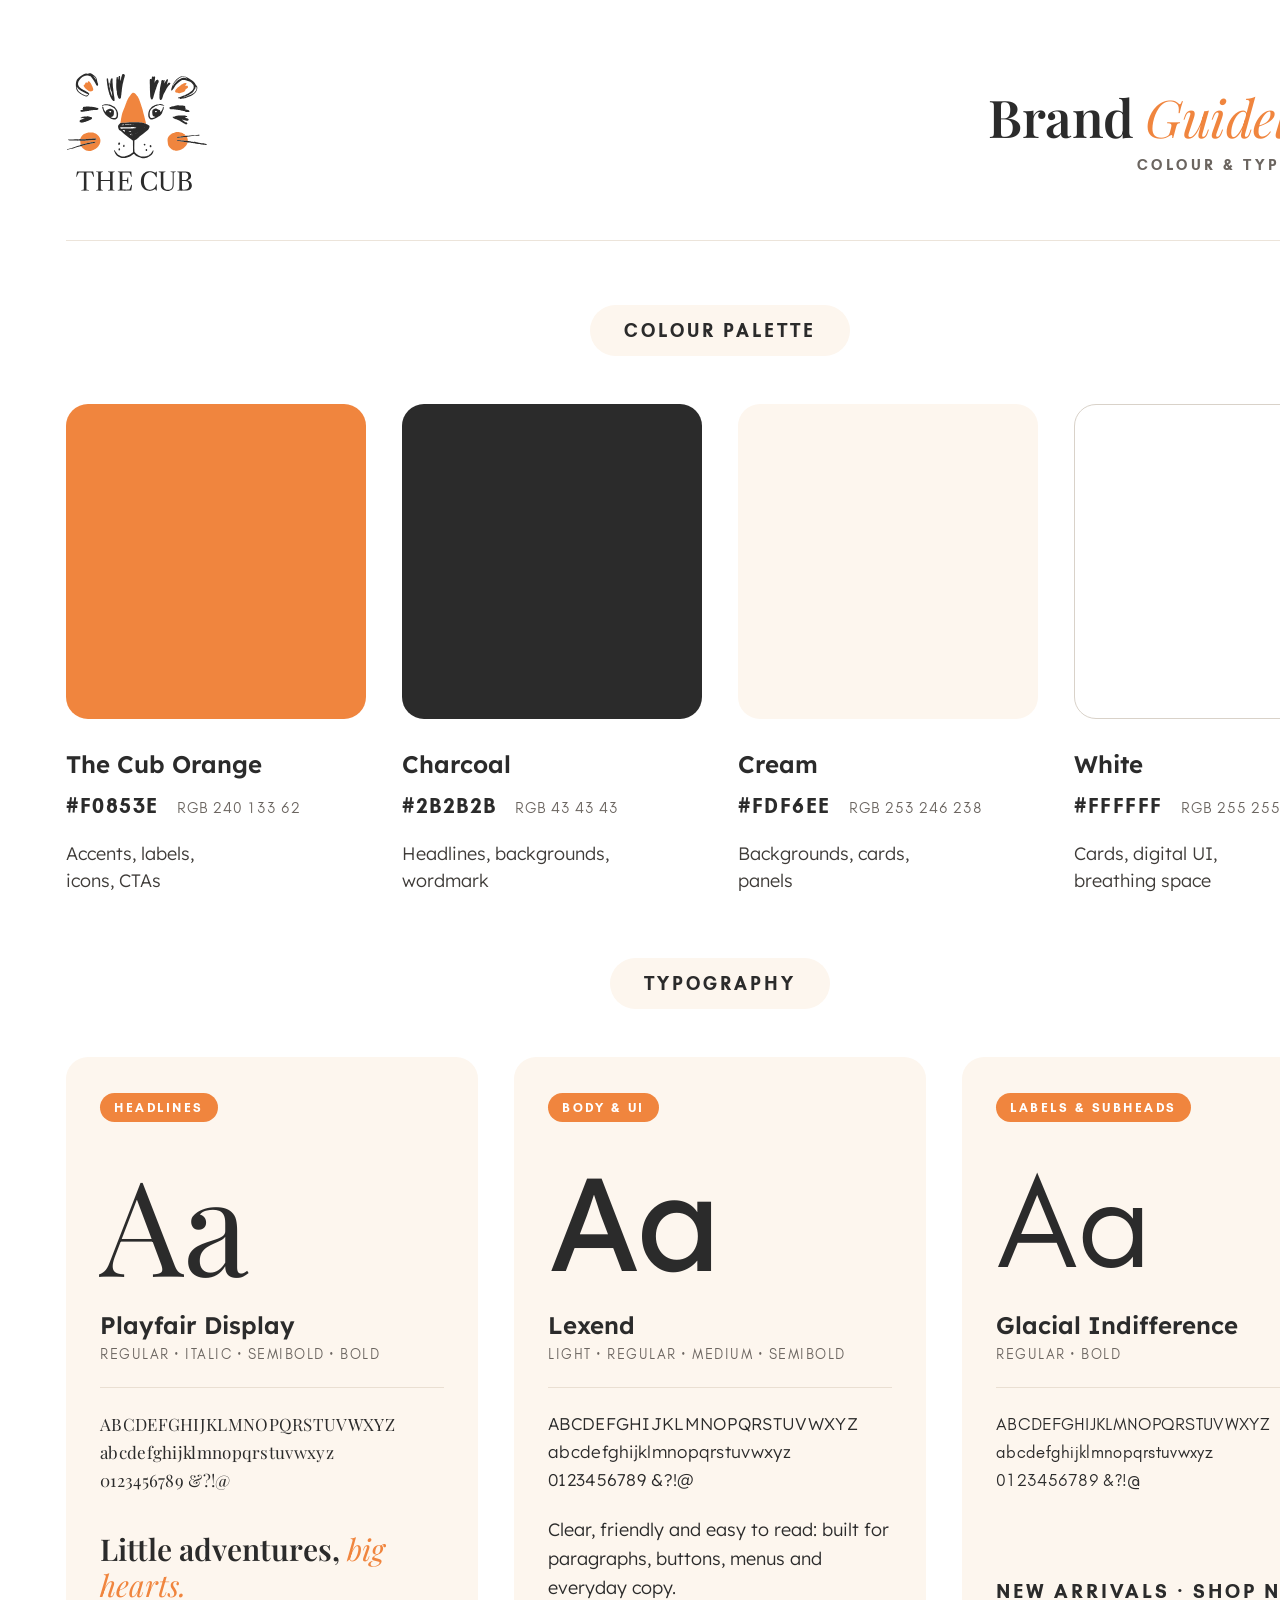
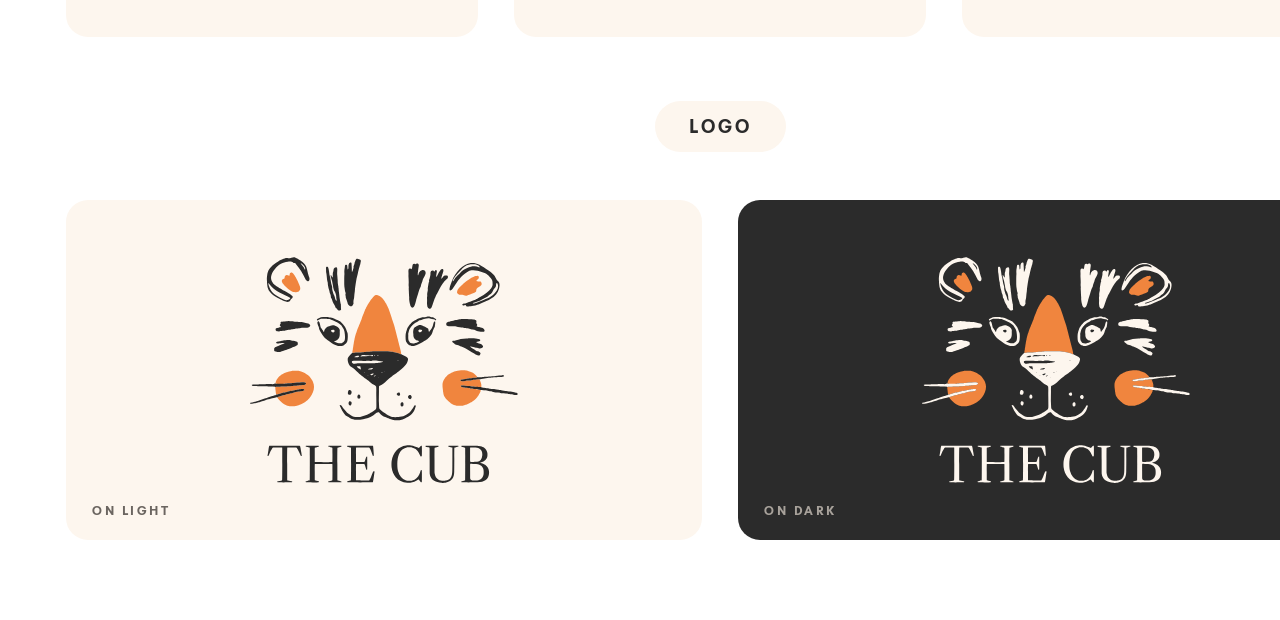
==== assets/brand/brand-sheet.html @ 214d0851 "Add brand sheet and align logos to brand palette - Brand sheet (HTML source, 3x PNG, PDF) covering t" ====
<!doctype html>
<html lang="en">
<head>
<meta charset="utf-8">
<title>The Cub Brand Sheet</title>
<link rel="stylesheet" href="fonts/local.css">
<style>
  :root {
    --orange: #F0853E;
    --charcoal: #2B2B2B;
    --cream: #FDF6EE;
    --white: #FFFFFF;
    --line: #ECE4DA;
    --muted: #6B6560;
    --display: 'Playfair Display', Georgia, serif;
    --body: 'Lexend', system-ui, sans-serif;
    --label: 'Glacial Indifference', 'Lexend', sans-serif;
  }
  * { box-sizing: border-box; margin: 0; padding: 0; }
  body { width: 1440px; background: var(--white); color: var(--charcoal); font-family: var(--body); -webkit-font-smoothing: antialiased; }
  .page { padding: 72px 66px 80px; }

  header { display: flex; align-items: center; justify-content: space-between; padding-bottom: 48px; border-bottom: 1px solid var(--line); }
  header img { height: 120px; }
  .title { text-align: right; }
  .title h1 { font-family: var(--display); font-weight: 600; font-size: 52px; letter-spacing: -0.5px; line-height: 1.05; }
  .title h1 em { font-style: italic; font-weight: 400; color: var(--orange); }
  .title p { font-family: var(--label); font-weight: 700; font-size: 15px; letter-spacing: 3.5px; text-transform: uppercase; color: var(--muted); margin-top: 12px; }

  section { padding-top: 64px; }
  .pill { display: block; width: max-content; margin: 0 auto 48px; background: var(--cream); padding: 14px 34px; border-radius: 999px;
          font-family: var(--label); font-weight: 700; font-size: 19px; letter-spacing: 3px; text-transform: uppercase; }

  .swatches { display: grid; grid-template-columns: repeat(4, 1fr); gap: 36px; }
  .chip { aspect-ratio: 1 / 1.05; border-radius: 22px; margin-bottom: 30px; }
  .chip.bordered { border: 1.5px solid #D9D2C9; }
  .sw h3 { font-family: var(--body); font-weight: 600; font-size: 24px; margin-bottom: 14px; }
  .codes { display: flex; gap: 18px; align-items: baseline; margin-bottom: 22px; }
  .hex { font-family: var(--label); font-weight: 700; font-size: 21px; letter-spacing: 1.5px; }
  .rgb { font-family: var(--label); font-size: 15px; letter-spacing: 1px; color: var(--muted); }
  .use { font-weight: 300; font-size: 18px; line-height: 1.5; color: #3E3B38; }

  .type { display: grid; grid-template-columns: repeat(3, 1fr); gap: 36px; }
  .tc { background: var(--cream); border-radius: 22px; padding: 36px 34px 34px; display: flex; flex-direction: column; }
  .role { align-self: flex-start; font-family: var(--label); font-weight: 700; font-size: 13px; letter-spacing: 2.5px; text-transform: uppercase;
          color: var(--white); background: var(--orange); padding: 7px 14px; border-radius: 999px; }
  .aa { font-size: 132px; line-height: 1; margin: 34px 0 22px; }
  .tc h3 { font-family: var(--body); font-weight: 600; font-size: 24px; margin-bottom: 6px; }
  .weights { font-family: var(--label); font-size: 14px; letter-spacing: 1.5px; text-transform: uppercase; color: var(--muted); margin-bottom: 24px; }
  .alpha { font-size: 17px; line-height: 1.65; white-space: nowrap; letter-spacing: 0.3px; padding-top: 22px; border-top: 1px solid #EADFD2; margin-bottom: 22px; }
  .sample { margin-top: auto; }
  .f-display { font-family: var(--display); }
  .f-body { font-family: var(--body); }
  .f-label { font-family: var(--label); }

  .logos { display: grid; grid-template-columns: 1fr 1fr; gap: 36px; }
  .lt { border-radius: 22px; height: 340px; display: flex; align-items: center; justify-content: center; position: relative; }
  .lt img { height: 230px; }
  .lt span { position: absolute; left: 26px; bottom: 22px; font-family: var(--label); font-weight: 700; font-size: 13px; letter-spacing: 2.5px; text-transform: uppercase; }
  .lt.light { background: var(--cream); }
  .lt.light span { color: var(--muted); }
  .lt.dark { background: var(--charcoal); }
  .lt.dark span { color: #A8A29B; }
</style>
</head>
<body>
<div class="page">
  <header>
    <img src="../logo/the-cub-logo.svg" alt="The Cub logo">
    <div class="title">
      <h1>Brand <em>Guidelines</em></h1>
      <p>Colour &amp; Typography</p>
    </div>
  </header>

  <section>
    <span class="pill">Colour Palette</span>
    <div class="swatches">
      <div class="sw">
        <div class="chip" style="background:#F0853E"></div>
        <h3>The Cub Orange</h3>
        <div class="codes"><span class="hex">#F0853E</span><span class="rgb">RGB 240 133 62</span></div>
        <p class="use">Accents, labels,<br>icons, CTAs</p>
      </div>
      <div class="sw">
        <div class="chip" style="background:#2B2B2B"></div>
        <h3>Charcoal</h3>
        <div class="codes"><span class="hex">#2B2B2B</span><span class="rgb">RGB 43 43 43</span></div>
        <p class="use">Headlines, backgrounds,<br>wordmark</p>
      </div>
      <div class="sw">
        <div class="chip" style="background:#FDF6EE"></div>
        <h3>Cream</h3>
        <div class="codes"><span class="hex">#FDF6EE</span><span class="rgb">RGB 253 246 238</span></div>
        <p class="use">Backgrounds, cards,<br>panels</p>
      </div>
      <div class="sw">
        <div class="chip bordered" style="background:#FFFFFF"></div>
        <h3>White</h3>
        <div class="codes"><span class="hex">#FFFFFF</span><span class="rgb">RGB 255 255 255</span></div>
        <p class="use">Cards, digital UI,<br>breathing space</p>
      </div>
    </div>
  </section>

  <section>
    <span class="pill">Typography</span>
    <div class="type">
      <div class="tc">
        <span class="role">Headlines</span>
        <div class="aa f-display">Aa</div>
        <h3>Playfair Display</h3>
        <p class="weights">Regular · Italic · SemiBold · Bold</p>
        <p class="alpha f-display">ABCDEFGHIJKLMNOPQRSTUVWXYZ<br>abcdefghijklmnopqrstuvwxyz<br>0123456789 &amp;?!@</p>
        <p class="sample f-display" style="font-size:30px;line-height:1.2;font-weight:600">Little adventures, <em style="font-weight:400;color:var(--orange)">big hearts.</em></p>
      </div>
      <div class="tc">
        <span class="role">Body &amp; UI</span>
        <div class="aa f-body" style="font-weight:400">Aa</div>
        <h3>Lexend</h3>
        <p class="weights">Light · Regular · Medium · SemiBold</p>
        <p class="alpha f-body" style="font-weight:300">ABCDEFGHIJKLMNOPQRSTUVWXYZ<br>abcdefghijklmnopqrstuvwxyz<br>0123456789 &amp;?!@</p>
        <p class="sample f-body" style="font-size:18px;line-height:1.6;font-weight:300">Clear, friendly and easy to read: built for paragraphs, buttons, menus and everyday copy.</p>
      </div>
      <div class="tc">
        <span class="role">Labels &amp; Subheads</span>
        <div class="aa f-label">Aa</div>
        <h3>Glacial Indifference</h3>
        <p class="weights">Regular · Bold</p>
        <p class="alpha f-label">ABCDEFGHIJKLMNOPQRSTUVWXYZ<br>abcdefghijklmnopqrstuvwxyz<br>0123456789 &amp;?!@</p>
        <p class="sample f-label" style="font-size:20px;font-weight:700;letter-spacing:3px;text-transform:uppercase">New Arrivals · Shop Now</p>
      </div>
    </div>
  </section>

  <section>
    <span class="pill">Logo</span>
    <div class="logos">
      <div class="lt light"><img src="../logo/the-cub-logo.svg" alt=""><span>On light</span></div>
      <div class="lt dark"><img src="../logo/the-cub-logo-dark-bg.svg" alt=""><span>On dark</span></div>
    </div>
  </section>
</div>
</body>
</html>
---- assets/brand/fonts/local.css ----
@font-face{font-family:'Lexend';font-style:normal;font-weight:300;src:url(Lexend-300.ttf)}
@font-face{font-family:'Lexend';font-style:normal;font-weight:400;src:url(Lexend-400.ttf)}
@font-face{font-family:'Lexend';font-style:normal;font-weight:500;src:url(Lexend-500.ttf)}
@font-face{font-family:'Lexend';font-style:normal;font-weight:600;src:url(Lexend-600.ttf)}
@font-face{font-family:'Playfair Display';font-style:italic;font-weight:400;src:url(PlayfairDisplay-400i.ttf)}
@font-face{font-family:'Playfair Display';font-style:normal;font-weight:400;src:url(PlayfairDisplay-400.ttf)}
@font-face{font-family:'Playfair Display';font-style:normal;font-weight:600;src:url(PlayfairDisplay-600.ttf)}
@font-face{font-family:'Playfair Display';font-style:normal;font-weight:700;src:url(PlayfairDisplay-700.ttf)}
@font-face{font-family:'Glacial Indifference';font-weight:400;src:url(GlacialIndifference-Regular.ttf)}
@font-face{font-family:'Glacial Indifference';font-weight:700;src:url(GlacialIndifference-Bold.ttf)}
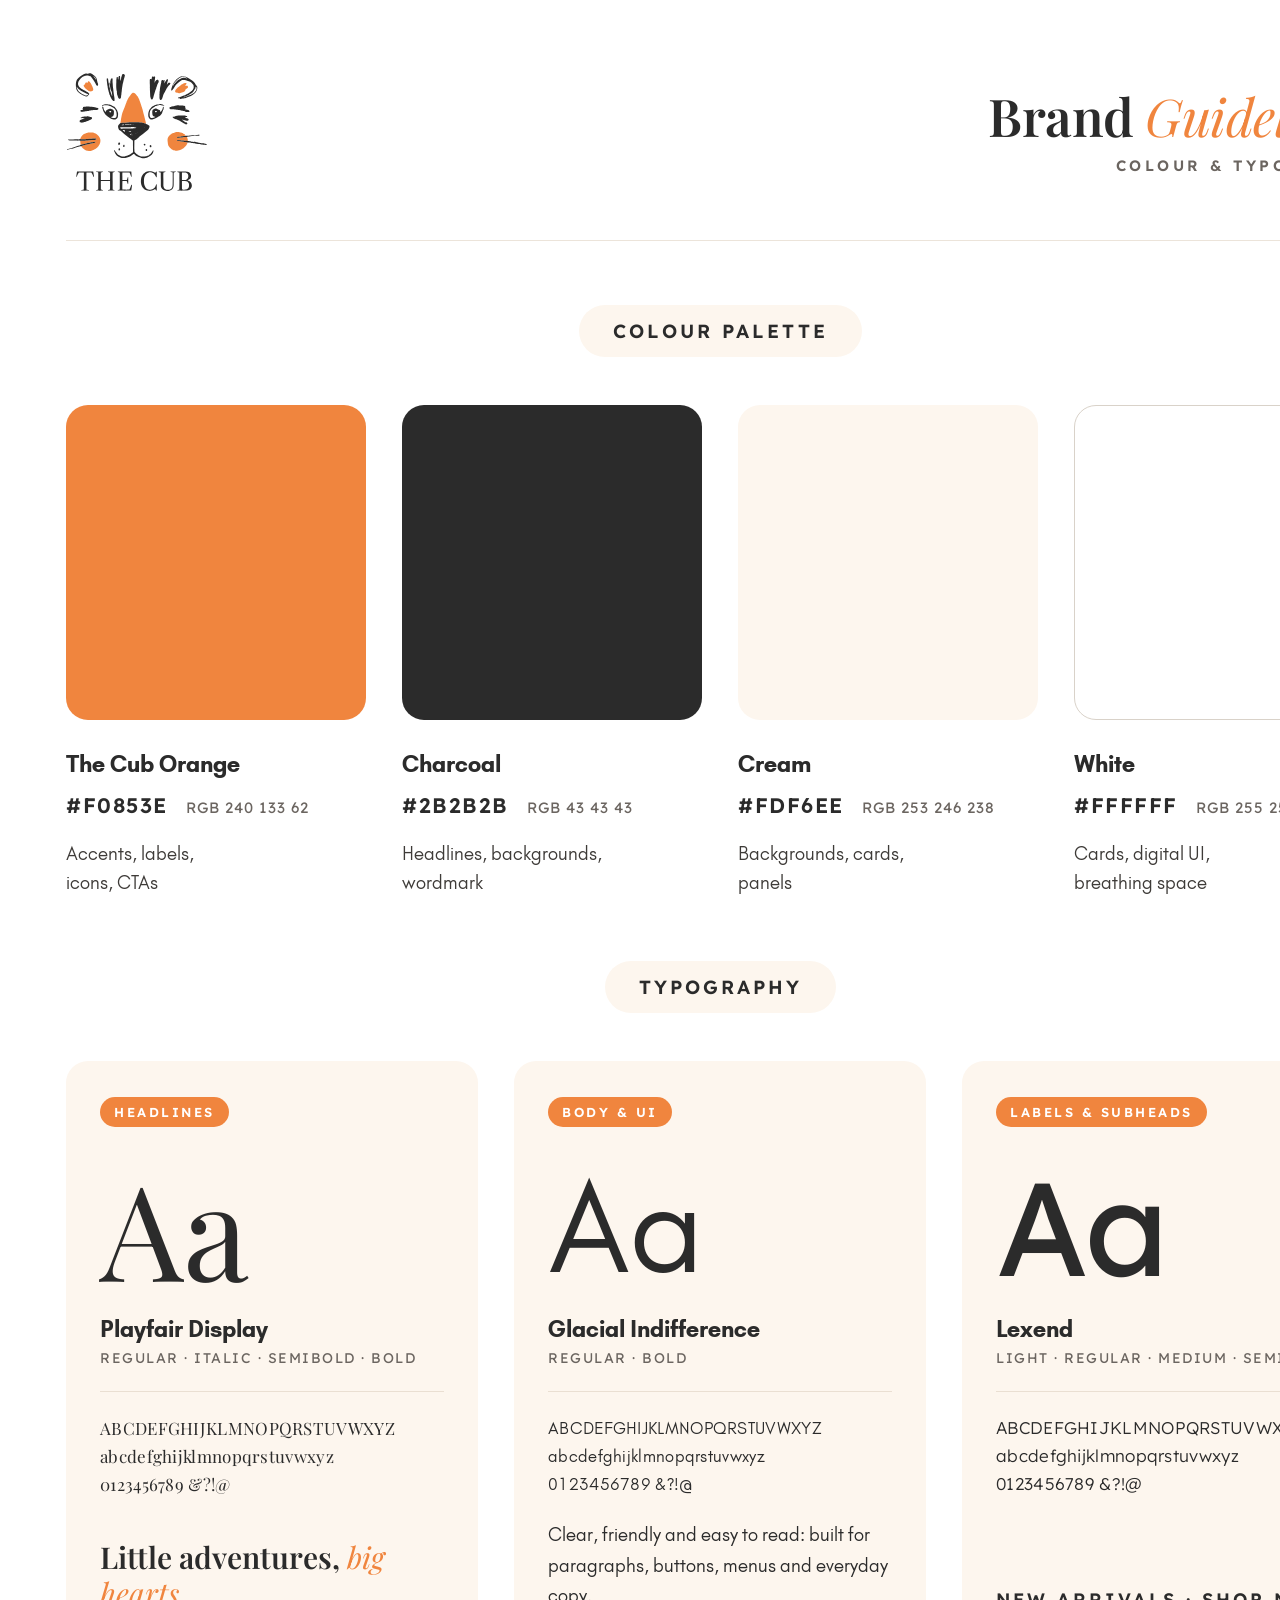
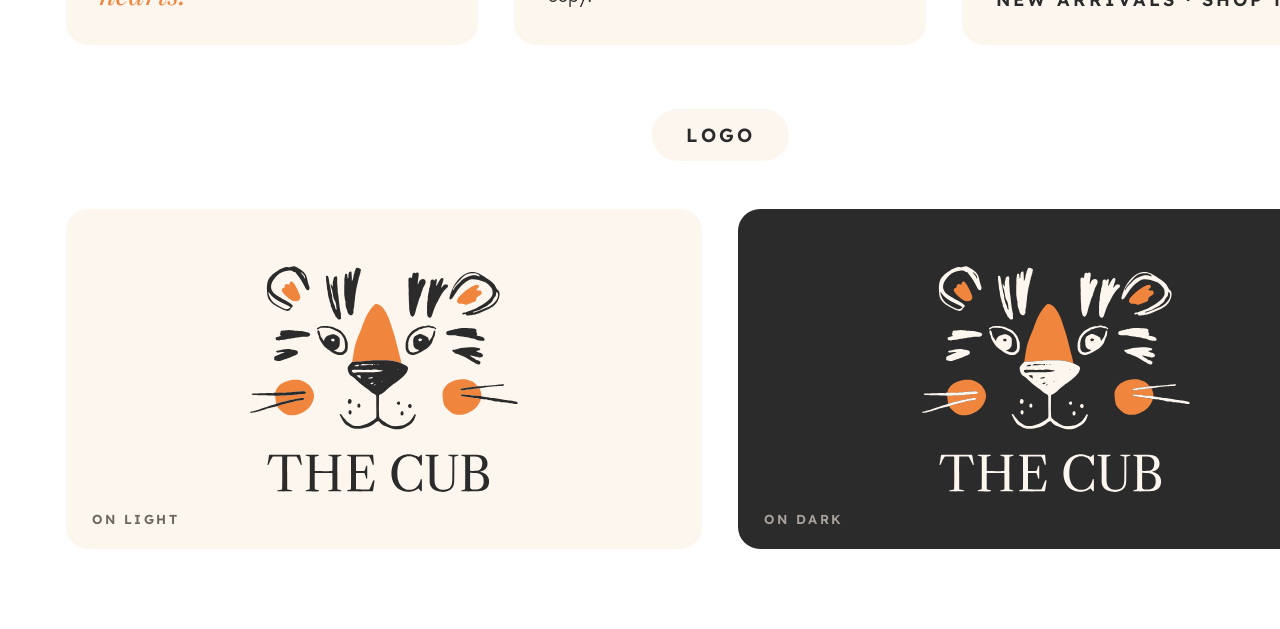
==== commit 7f968ac0: "Brand sheet: Glacial Indifference for body, Lexend for labels Swap the two sans-serif roles on the t" ====
--- a/assets/brand/brand-sheet.html
+++ b/assets/brand/brand-sheet.html
@@ -13,8 +13,8 @@
     --line: #ECE4DA;
     --muted: #6B6560;
     --display: 'Playfair Display', Georgia, serif;
-    --body: 'Lexend', system-ui, sans-serif;
-    --label: 'Glacial Indifference', 'Lexend', sans-serif;
+    --body: 'Glacial Indifference', system-ui, sans-serif;
+    --label: 'Lexend', sans-serif;
   }
   * { box-sizing: border-box; margin: 0; padding: 0; }
   body { width: 1440px; background: var(--white); color: var(--charcoal); font-family: var(--body); -webkit-font-smoothing: antialiased; }
@@ -25,27 +25,27 @@
   .title { text-align: right; }
   .title h1 { font-family: var(--display); font-weight: 600; font-size: 52px; letter-spacing: -0.5px; line-height: 1.05; }
   .title h1 em { font-style: italic; font-weight: 400; color: var(--orange); }
-  .title p { font-family: var(--label); font-weight: 700; font-size: 15px; letter-spacing: 3.5px; text-transform: uppercase; color: var(--muted); margin-top: 12px; }
+  .title p { font-family: var(--label); font-weight: 600; font-size: 15px; letter-spacing: 3.5px; text-transform: uppercase; color: var(--muted); margin-top: 12px; }
 
   section { padding-top: 64px; }
   .pill { display: block; width: max-content; margin: 0 auto 48px; background: var(--cream); padding: 14px 34px; border-radius: 999px;
-          font-family: var(--label); font-weight: 700; font-size: 19px; letter-spacing: 3px; text-transform: uppercase; }
+          font-family: var(--label); font-weight: 600; font-size: 19px; letter-spacing: 3px; text-transform: uppercase; }
 
   .swatches { display: grid; grid-template-columns: repeat(4, 1fr); gap: 36px; }
   .chip { aspect-ratio: 1 / 1.05; border-radius: 22px; margin-bottom: 30px; }
   .chip.bordered { border: 1.5px solid #D9D2C9; }
-  .sw h3 { font-family: var(--body); font-weight: 600; font-size: 24px; margin-bottom: 14px; }
+  .sw h3 { font-family: var(--body); font-weight: 700; font-size: 24px; margin-bottom: 14px; }
   .codes { display: flex; gap: 18px; align-items: baseline; margin-bottom: 22px; }
-  .hex { font-family: var(--label); font-weight: 700; font-size: 21px; letter-spacing: 1.5px; }
+  .hex { font-family: var(--label); font-weight: 600; font-size: 21px; letter-spacing: 1.5px; }
   .rgb { font-family: var(--label); font-size: 15px; letter-spacing: 1px; color: var(--muted); }
-  .use { font-weight: 300; font-size: 18px; line-height: 1.5; color: #3E3B38; }
+  .use { font-weight: 400; font-size: 19px; line-height: 1.5; color: #3E3B38; }
 
   .type { display: grid; grid-template-columns: repeat(3, 1fr); gap: 36px; }
   .tc { background: var(--cream); border-radius: 22px; padding: 36px 34px 34px; display: flex; flex-direction: column; }
-  .role { align-self: flex-start; font-family: var(--label); font-weight: 700; font-size: 13px; letter-spacing: 2.5px; text-transform: uppercase;
+  .role { align-self: flex-start; font-family: var(--label); font-weight: 600; font-size: 13px; letter-spacing: 2.5px; text-transform: uppercase;
           color: var(--white); background: var(--orange); padding: 7px 14px; border-radius: 999px; }
   .aa { font-size: 132px; line-height: 1; margin: 34px 0 22px; }
-  .tc h3 { font-family: var(--body); font-weight: 600; font-size: 24px; margin-bottom: 6px; }
+  .tc h3 { font-family: var(--body); font-weight: 700; font-size: 24px; margin-bottom: 6px; }
   .weights { font-family: var(--label); font-size: 14px; letter-spacing: 1.5px; text-transform: uppercase; color: var(--muted); margin-bottom: 24px; }
   .alpha { font-size: 17px; line-height: 1.65; white-space: nowrap; letter-spacing: 0.3px; padding-top: 22px; border-top: 1px solid #EADFD2; margin-bottom: 22px; }
   .sample { margin-top: auto; }
@@ -56,7 +56,7 @@
   .logos { display: grid; grid-template-columns: 1fr 1fr; gap: 36px; }
   .lt { border-radius: 22px; height: 340px; display: flex; align-items: center; justify-content: center; position: relative; }
   .lt img { height: 230px; }
-  .lt span { position: absolute; left: 26px; bottom: 22px; font-family: var(--label); font-weight: 700; font-size: 13px; letter-spacing: 2.5px; text-transform: uppercase; }
+  .lt span { position: absolute; left: 26px; bottom: 22px; font-family: var(--label); font-weight: 600; font-size: 13px; letter-spacing: 2.5px; text-transform: uppercase; }
   .lt.light { background: var(--cream); }
   .lt.light span { color: var(--muted); }
   .lt.dark { background: var(--charcoal); }
@@ -116,19 +116,19 @@
       </div>
       <div class="tc">
         <span class="role">Body &amp; UI</span>
-        <div class="aa f-body" style="font-weight:400">Aa</div>
-        <h3>Lexend</h3>
-        <p class="weights">Light · Regular · Medium · SemiBold</p>
-        <p class="alpha f-body" style="font-weight:300">ABCDEFGHIJKLMNOPQRSTUVWXYZ<br>abcdefghijklmnopqrstuvwxyz<br>0123456789 &amp;?!@</p>
-        <p class="sample f-body" style="font-size:18px;line-height:1.6;font-weight:300">Clear, friendly and easy to read: built for paragraphs, buttons, menus and everyday copy.</p>
+        <div class="aa f-body">Aa</div>
+        <h3>Glacial Indifference</h3>
+        <p class="weights">Regular · Bold</p>
+        <p class="alpha f-body">ABCDEFGHIJKLMNOPQRSTUVWXYZ<br>abcdefghijklmnopqrstuvwxyz<br>0123456789 &amp;?!@</p>
+        <p class="sample f-body" style="font-size:19px;line-height:1.6">Clear, friendly and easy to read: built for paragraphs, buttons, menus and everyday copy.</p>
       </div>
       <div class="tc">
         <span class="role">Labels &amp; Subheads</span>
         <div class="aa f-label">Aa</div>
-        <h3>Glacial Indifference</h3>
-        <p class="weights">Regular · Bold</p>
-        <p class="alpha f-label">ABCDEFGHIJKLMNOPQRSTUVWXYZ<br>abcdefghijklmnopqrstuvwxyz<br>0123456789 &amp;?!@</p>
-        <p class="sample f-label" style="font-size:20px;font-weight:700;letter-spacing:3px;text-transform:uppercase">New Arrivals · Shop Now</p>
+        <h3>Lexend</h3>
+        <p class="weights">Light · Regular · Medium · SemiBold</p>
+        <p class="alpha f-label" style="font-weight:300">ABCDEFGHIJKLMNOPQRSTUVWXYZ<br>abcdefghijklmnopqrstuvwxyz<br>0123456789 &amp;?!@</p>
+        <p class="sample f-label" style="font-size:18px;font-weight:600;letter-spacing:3px;text-transform:uppercase">New Arrivals · Shop Now</p>
       </div>
     </div>
   </section>
